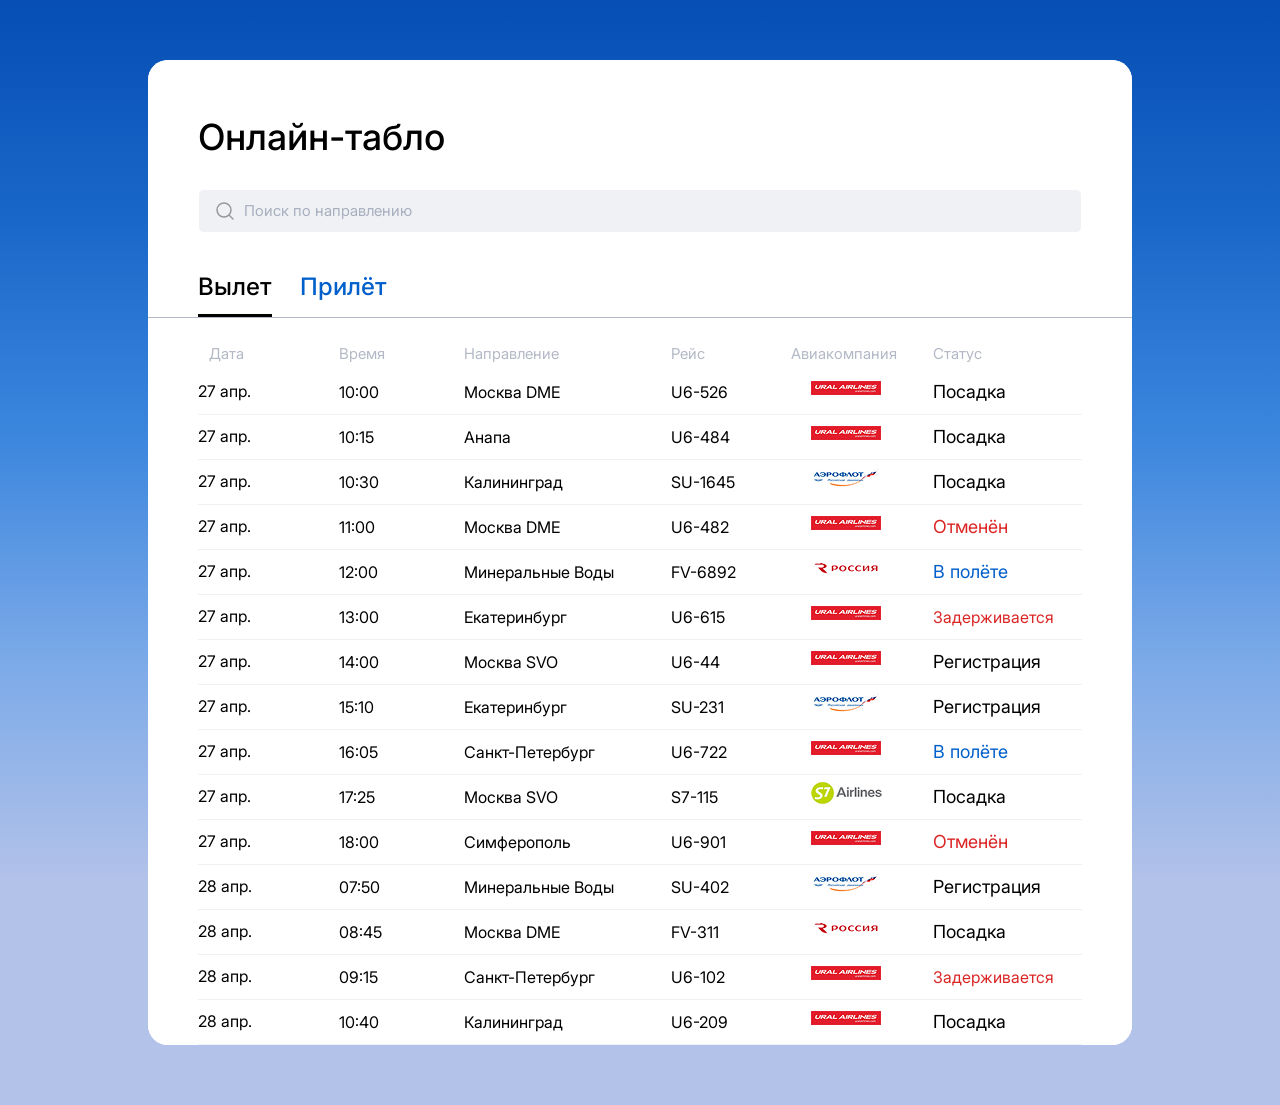
==== index.html @ 05bc4633 "Initial commit" ====
<!DOCTYPE html>
<html lang="ru">
<head>
    <meta charset="UTF-8">
    <meta name="viewport" content="width=device-width, initial-scale=1.0">
    <title>Онлайн-табло аэропорта</title>
    <link rel="stylesheet" href="css/style.css">
</head>
<body class="page">
    <main class="board board--user">
        <header class="board__header board__header--user">
            <div class="board__header-left">
                <h1 class="board__title">Онлайн-табло</h1>
            </div>
        </header>

        <section class="board__search board__search--user">
            <h2 class="board__search-title visually-hidden">Поиск</h2>
            <div class="search search--user">
                <svg class="search__icon" width="20" height="20" viewBox="0 0 20 20" fill="none" aria-hidden="true">
                    <circle cx="9" cy="9" r="7" stroke="#999" stroke-width="1.5"/>
                    <line x1="14" y1="14" x2="18" y2="18" stroke="#999" stroke-width="1.5" stroke-linecap="round"/>
                </svg>
                <label for="searchInput" class="search__label visually-hidden">Поиск по направлению</label>
                <input type="text" class="search__input" id="searchInput" placeholder="Поиск по направлению" aria-label="Поиск по направлению">
            </div>
        </section>

        <nav class="board__tabs board__tabs--user">
            <button class="board__tab board__tab--active" data-type="Вылет" id="tabDeparture">Вылет</button>
            <button class="board__tab" data-type="Прилёт" id="tabArrival">Прилёт</button>
        </nav>

        <section class="board__table-section board__table-section--user">
            <h2 class="board__table-title visually-hidden">Информация о полёте</h2>
            <table class="board__table" id="flightsTable">
                <thead class="board__thead">
                    <tr class="board__row board__row--user board__row--header">
                        <th class="board__cell board__cell--header board__cell--user-data">Дата</th>
                        <th class="board__cell board__cell--header board__cell--user-time">Время</th>
                        <th class="board__cell board__cell--header board__cell--user-direction">Направление</th>
                        <th class="board__cell board__cell--header board__cell--user-flight">Рейс</th>
                        <th class="board__cell board__cell--header board__cell--airline board__cell--airline-user">Авиакомпания</th>
                        <th class="board__cell board__cell--header board__cell--user-status">Статус</th>
                    </tr>
                </thead>
                <tbody class="board__tbody board__tbody--user" id="flightsBody">
                </tbody>
            </table>
        </section>
    </main>

    <script src="js/data.js"></script>
    <script src="js/main.js"></script>
</body>
</html>
---- css/style.css ----
@charset "UTF-8";
*,
*::before,
*::after {
  margin: 0;
  padding: 0;
  box-sizing: border-box;
}

body {
  font-family: "Inter", "Segoe UI", "Helvetica Neue", Arial, sans-serif;
  min-height: 100vh;
  background: linear-gradient(180deg, #064EB4 0%, #1967C9 20%, #3D87DE 40%, #7CAAE8 60%, #B3C2E9 80%, #B3C2E9 100%);
  display: flex;
  flex-direction: column;
  margin: 0;
  padding: 0;
  overflow-x: hidden;
}

.page {
  padding: 60px 0;
}
.page--admin {
  padding: 115px 0 83px;
}
@media (max-width: 1070px) {
  .page {
    padding: 60px 40px;
  }
}
@media (max-width: 800px) {
  .page {
    padding: 60px 20px;
  }
}
@media (max-width: 600px) {
  .page {
    padding: 24px 10px;
  }
}

main {
  flex-grow: 1;
}

a {
  text-decoration: none;
}

.visually-hidden {
  position: absolute;
  width: 1px;
  height: 1px;
  margin: -1px;
  padding: 0;
  overflow: hidden;
  white-space: nowrap;
  border: 0;
  clip: rect(0 0 0 0);
  clip-path: inset(100%);
}

/*! normalize.css v8.0.1 | MIT License | github.com/necolas/normalize.css */
/* Document
  ========================================================================== */
/**
 * 1. Correct the line height in all browsers.
 * 2. Prevent adjustments of font size after orientation changes in iOS.
 */
html {
  line-height: 1.15; /* 1 */
  -webkit-text-size-adjust: 100%; /* 2 */
}

/* Sections
  ========================================================================== */
/**
* Remove the margin in all browsers.
*/
body {
  margin: 0;
}

/**
* Render the `main` element consistently in IE.
*/
main {
  display: block;
}

/**
* Correct the font size and margin on `h1` elements within `section` and
* `article` contexts in Chrome, Firefox, and Safari.
*/
h1 {
  margin: 0.67em 0;
  font-size: 2em;
}

/* Grouping content
  ========================================================================== */
/**
* 1. Add the correct box sizing in Firefox.
* 2. Show the overflow in Edge and IE.
*/
hr {
  box-sizing: content-box; /* 1 */
  height: 0; /* 1 */
  overflow: visible; /* 2 */
}

/**
* 1. Correct the inheritance and scaling of font size in all browsers.
* 2. Correct the odd `em` font sizing in all browsers.
*/
pre {
  font-size: 1em; /* 2 */
  font-family: monospace, monospace; /* 1 */
}

/* Text-level semantics
  ========================================================================== */
/**
* Remove the gray background on active links in IE 10.
*/
a {
  background-color: transparent;
}

/**
* 1. Remove the bottom border in Chrome 57-
* 2. Add the correct text decoration in Chrome, Edge, IE, Opera, and Safari.
*/
abbr[title] {
  text-decoration: underline; /* 2 */
  -webkit-text-decoration: underline dotted;
          text-decoration: underline dotted; /* 2 */
  border-bottom: none; /* 1 */
}

/**
* Add the correct font weight in Chrome, Edge, and Safari.
*/
b,
strong {
  font-weight: bolder;
}

/**
* 1. Correct the inheritance and scaling of font size in all browsers.
* 2. Correct the odd `em` font sizing in all browsers.
*/
code,
kbd,
samp {
  font-size: 1em; /* 2 */
  font-family: monospace, monospace; /* 1 */
}

/**
* Add the correct font size in all browsers.
*/
small {
  font-size: 80%;
}

/**
* Prevent `sub` and `sup` elements from affecting the line height in
* all browsers.
*/
sub,
sup {
  position: relative;
  font-size: 75%;
  line-height: 0;
  vertical-align: baseline;
}

sub {
  bottom: -0.25em;
}

sup {
  top: -0.5em;
}

/* Embedded content
  ========================================================================== */
/**
* Remove the border on images inside links in IE 10.
*/
img {
  border-style: none;
}

/* Forms
  ========================================================================== */
/**
* 1. Change the font styles in all browsers.
* 2. Remove the margin in Firefox and Safari.
*/
button,
input,
optgroup,
select,
textarea {
  margin: 0; /* 2 */
  font-size: 100%; /* 1 */
  line-height: 1.15; /* 1 */
  font-family: inherit; /* 1 */
}

/**
* Show the overflow in IE.
* 1. Show the overflow in Edge.
*/
button,
input {
  /* 1 */
  overflow: visible;
}

/**
* Remove the inheritance of text transform in Edge, Firefox, and IE.
* 1. Remove the inheritance of text transform in Firefox.
*/
button,
select {
  /* 1 */
  text-transform: none;
}

/**
* Correct the inability to style clickable types in iOS and Safari.
*/
button,
[type=button],
[type=reset],
[type=submit] {
  -webkit-appearance: button;
}

/**
* Remove the inner border and padding in Firefox.
*/
button::-moz-focus-inner,
[type=button]::-moz-focus-inner,
[type=reset]::-moz-focus-inner,
[type=submit]::-moz-focus-inner {
  padding: 0;
  border-style: none;
}

/**
* Restore the focus styles unset by the previous rule.
*/
button:-moz-focusring,
[type=button]:-moz-focusring,
[type=reset]:-moz-focusring,
[type=submit]:-moz-focusring {
  outline: 1px dotted ButtonText;
}

/**
* Correct the padding in Firefox.
*/
fieldset {
  padding: 0.35em 0.75em 0.625em;
}

/**
* 1. Correct the text wrapping in Edge and IE.
* 2. Correct the color inheritance from `fieldset` elements in IE.
* 3. Remove the padding so developers are not caught out when they zero out
*    `fieldset` elements in all browsers.
*/
legend {
  display: table; /* 1 */
  box-sizing: border-box; /* 1 */
  max-width: 100%; /* 1 */
  padding: 0; /* 3 */
  color: inherit; /* 2 */
  white-space: normal; /* 1 */
}

/**
* Add the correct vertical alignment in Chrome, Firefox, and Opera.
*/
progress {
  vertical-align: baseline;
}

/**
* Remove the default vertical scrollbar in IE 10+.
*/
textarea {
  overflow: auto;
}

/**
* 1. Add the correct box sizing in IE 10.
* 2. Remove the padding in IE 10.
*/
[type=checkbox],
[type=radio] {
  box-sizing: border-box; /* 1 */
  padding: 0; /* 2 */
}

/**
* Correct the cursor style of increment and decrement buttons in Chrome.
*/
[type=number]::-webkit-inner-spin-button,
[type=number]::-webkit-outer-spin-button {
  height: auto;
}

/**
* 1. Correct the odd appearance in Chrome and Safari.
* 2. Correct the outline style in Safari.
*/
[type=search] {
  outline-offset: -2px; /* 2 */
  -webkit-appearance: textfield; /* 1 */
}

/**
* Remove the inner padding in Chrome and Safari on macOS.
*/
[type=search]::-webkit-search-decoration {
  -webkit-appearance: none;
}

/**
* 1. Correct the inability to style clickable types in iOS and Safari.
* 2. Change font properties to `inherit` in Safari.
*/
::-webkit-file-upload-button {
  font: inherit; /* 2 */
  -webkit-appearance: button; /* 1 */
}

/* Interactive
  ========================================================================== */
/*
* Add the correct display in Edge, IE 10+, and Firefox.
*/
details {
  display: block;
}

/*
* Add the correct display in all browsers.
*/
summary {
  display: list-item;
}

/* Misc
  ========================================================================== */
/**
* Add the correct display in IE 10+.
*/
template {
  display: none;
}

/**
* Add the correct display in IE 10.
*/
[hidden] {
  display: none;
}

@font-face {
  font-family: "Inter";
  src: url("/fonts/Inter24pt-Regular.woff2") format("woff2"), url("/fonts/Inter24pt-Regular.woff") format("woff");
  font-weight: 400;
  font-style: normal;
  font-display: swap;
}
@font-face {
  font-family: "Inter";
  src: url("/fonts/Inter18pt-Bold.woff2") format("woff2"), url("/fonts/Inter18pt-Bold.woff") format("woff");
  font-weight: 700;
  font-style: normal;
  font-display: swap;
}
@font-face {
  font-family: "Inter";
  src: url("/fonts/Inter18pt-Medium.woff2") format("woff2"), url("/fonts/Inter18pt-Medium.woff") format("woff");
  font-weight: 500;
  font-style: normal;
  font-display: swap;
}
.board {
  width: 100%;
  max-width: 984px;
  background: #EFF1F5;
  border-radius: 20px;
  overflow: hidden;
  margin: 0 auto;
}
.board--user {
  background-color: #ffffff;
}
@media (max-width: 768px) {
  .board--user {
    max-width: 768px;
  }
}
.board__header {
  display: flex;
  justify-content: space-between;
  align-items: center;
  padding: 57px 56px 29px 45px;
  background: #EFF1F5;
}
@media (max-width: 845px) {
  .board__header {
    padding: 59px 20px 19px 32px;
  }
}
@media (max-width: 680px) {
  .board__header {
    flex-direction: column;
    align-items: flex-start;
    gap: 10px;
  }
}
@media (max-width: 455px) {
  .board__header {
    padding: 26px 15px 32px 7px;
    gap: 27px;
  }
}
.board__header--user {
  padding: 57px 50px 32px 50px;
  background-color: #ffffff;
}
@media (max-width: 768px) {
  .board__header--user {
    padding: 59px 20px 22px 32px;
  }
}
@media (max-width: 600px) {
  .board__header--user {
    padding: 26px 10px 0;
  }
}
.board__header-left {
  display: flex;
  align-items: baseline;
  gap: 17px;
}
@media (max-width: 845px) {
  .board__header-left {
    gap: 10px;
  }
}
@media (max-width: 757px) {
  .board__header-left {
    gap: 5px;
  }
}
@media (max-width: 400px) {
  .board__header-left {
    flex-direction: column;
    gap: 3px;
  }
}
.board__header-right {
  display: flex;
  align-items: center;
}
@media (max-width: 600px) {
  .board__header-right {
    width: 100%;
  }
}
.board__title {
  font-weight: 500;
  font-size: 36px;
  line-height: 40px;
  margin: 0;
}
@media (max-width: 600px) {
  .board__title {
    font-size: 24px;
    line-height: 28px;
  }
}
@media (max-width: 1024px) {
  .board__title--admin {
    font-size: 32px;
    line-height: 36px;
  }
}
@media (max-width: 800px) {
  .board__title--admin {
    font-size: 30px;
  }
}
@media (max-width: 777px) {
  .board__title--admin {
    font-size: 32px;
    line-height: 34px;
  }
}
@media (max-width: 710px) {
  .board__title--admin {
    font-size: 28px;
    line-height: 32px;
  }
}
@media (max-width: 430px) {
  .board__title--admin {
    font-size: 24px;
    line-height: 28px;
    margin-left: 3px;
  }
}
.board__edit-btn {
  font-weight: 500;
  font-size: 24px;
  line-height: 30px;
  color: rgba(0, 21, 62, 0.3019607843);
  background: none;
  border: none;
  cursor: pointer;
  padding: 0;
}
@media (max-width: 1024px) {
  .board__edit-btn {
    font-size: 20px;
    line-height: 20px;
  }
}
@media (max-width: 980px) {
  .board__edit-btn {
    font-size: 18px;
  }
}
@media (max-width: 940px) {
  .board__edit-btn {
    font-size: 14px;
  }
}
@media (max-width: 376px) {
  .board__edit-btn {
    font-size: 12px;
    line-height: 16px;
    text-transform: lowercase;
  }
}
.board__save-btn {
  font-weight: 600;
  font-size: 16px;
  line-height: 20px;
  width: 242px;
  color: #ffffff;
  background: #005FCB;
  border: none;
  border-radius: 6px;
  padding: 12px 0 10px;
  cursor: pointer;
}
.board__save-btn:hover {
  background-color: #0B8C00;
}
@media (max-width: 746px) {
  .board__save-btn {
    font-size: 14px;
    width: 200px;
  }
}
@media (max-width: 600px) {
  .board__save-btn {
    width: 100%;
  }
}
@media (max-width: 376px) {
  .board__save-btn {
    height: 36px;
    font-size: 12px;
    line-height: 16px;
    padding: 10px 0;
  }
}

.board__search {
  padding: 0 55px 39px 45px;
}
@media (max-width: 768px) {
  .board__search {
    padding: 16px 20px 20px 32px;
  }
}
@media (max-width: 376px) {
  .board__search {
    padding: 0 10px 31px 10px;
  }
}
.board__search--user {
  padding: 0 50px 10px 50px;
  background-color: #ffffff;
}
@media (max-width: 768px) {
  .board__search--user {
    padding: 16px 20px 20px 32px;
  }
}
@media (max-width: 600px) {
  .board__search--user {
    padding: 19px 10px 8px 10px;
  }
}

.search {
  position: relative;
  width: 100%;
  max-width: 884px;
}
@media (max-width: 768px) {
  .search {
    height: 50px;
  }
}
@media (max-width: 600px) {
  .search {
    height: 40px;
  }
}
.search__icon {
  position: absolute;
  left: 17px;
  top: 50%;
  transform: translateY(-50%);
  pointer-events: none;
}
@media (max-width: 768px) {
  .search__icon {
    width: 24px;
    height: 24px;
  }
}
@media (max-width: 600px) {
  .search__icon {
    width: 16px;
    height: 16px;
  }
}
@media (max-width: 376px) {
  .search__icon {
    left: 13px;
  }
}
.search__input {
  width: 100%;
  padding: 10px 16px 10px 45px;
  border: 1px solid #ffffff;
  border-radius: 6px;
  background: #ffffff;
  font-weight: 400;
  font-size: 15px;
  line-height: 21.75px;
  outline: none;
}
@media (max-width: 768px) {
  .search__input {
    height: 100%;
    font-size: 21px;
    padding-left: 49px;
  }
}
@media (max-width: 600px) {
  .search__input {
    font-size: 14px;
    line-height: 21.75px;
  }
}
@media (max-width: 376px) {
  .search__input {
    padding-left: 37px;
  }
}
.search--user .search__input {
  background-color: #EFF1F5;
}
.search__input::-moz-placeholder {
  color: rgba(0, 21, 62, 0.3019607843);
}
.search__input::placeholder {
  color: rgba(0, 21, 62, 0.3019607843);
}

.board__add-section {
  padding: 0 55px 22px 45px;
  overflow: visible;
}
@media (max-width: 768px) {
  .board__add-section {
    padding: 16px 20px 41px 32px;
  }
}
@media (max-width: 376px) {
  .board__add-section {
    padding: 0 35px 29px 10px;
  }
}
.board__add-title {
  font-weight: 500;
  font-size: 24px;
  line-height: 28px;
  margin-bottom: 22px;
}
@media (max-width: 376px) {
  .board__add-title {
    font-size: 16px;
    line-height: 20px;
    margin-bottom: 19px;
  }
}

.add-form__wrapper {
  display: flex;
  gap: 11px 6px;
  flex-wrap: wrap;
  margin-bottom: 10px;
}
@media (max-width: 768px) {
  .add-form__wrapper {
    gap: 12px;
  }
}
@media (max-width: 376px) {
  .add-form__wrapper {
    margin-bottom: 20px;
  }
}
.add-form__group {
  position: relative;
  display: flex;
  flex-direction: column;
}
.add-form__group--flex-1 {
  width: 124px;
}
.add-form__group--flex-2 {
  width: 119px;
}
.add-form__group--flex-3 {
  width: 201px;
}
.add-form__group--flex-4 {
  width: 91px;
}
.add-form__group--flex-5 {
  width: 157px;
}
.add-form__group--flex-6 {
  width: 102px;
}
.add-form__group--flex-7 {
  width: 123px;
}
.add-form__input {
  height: 32px;
  padding: 7px 0 8px 12px;
  border: 1px solid #B3B9C6;
  border-radius: 6px;
  font-weight: 400;
  font-size: 12px;
  line-height: 21.75px;
  outline: none;
  -webkit-appearance: none;
  -moz-appearance: none;
  appearance: none;
}
.add-form__input::-moz-placeholder {
  color: rgba(0, 21, 62, 0.3019607843);
}
.add-form__input::placeholder {
  color: rgba(0, 21, 62, 0.3019607843);
}
.add-form__select {
  height: 32px;
  padding: 5px 0 5px 12px;
  font-size: 14px;
  border: 1px solid #B3B9C6;
  border-radius: 6px;
  color: rgba(0, 21, 62, 0.3019607843);
  font-weight: 400;
  font-size: 12px;
  line-height: 21.75px;
  cursor: pointer;
  -webkit-appearance: none;
  -moz-appearance: none;
  appearance: none;
  outline: none;
}
.add-form__select option {
  color: #000000;
}
.add-form__select option:checked {
  color: #0B8C00;
}
.add-form__select option[value=Прибыл] {
  color: #0B8C00;
}
.add-form__select option[value=Посадка] {
  color: #005FCB;
}
.add-form__select option[value="В полёте"] {
  color: #005FCB;
}
.add-form__select option[value=Отменён] {
  color: #DB2525;
}
.add-form__select option[value=Задерживается] {
  color: #DB2525;
}
.add-form__icon {
  position: absolute;
  right: 12px;
  top: 14px;
  pointer-events: none;
}
.add-form__btn {
  font-weight: 600;
  font-size: 16px;
  line-height: 20px;
  padding: 11px 0;
  color: #ffffff;
  background: #005FCB;
  border: none;
  border-radius: 6px;
  cursor: pointer;
  width: 123px;
}
.add-form__btn:hover {
  background-color: #0B8C00;
}
@media (max-width: 768px) {
  .add-form__btn {
    width: 157px;
  }
}
@media (max-width: 376px) {
  .add-form__btn {
    font-size: 12px;
    line-height: 16px;
  }
}
.add-form__group.has-error .form-error-message {
  opacity: 1;
  visibility: visible;
}
.add-form__group.has-error .add-form__input, .add-form__group.has-error .add-form__select {
  border-color: #DB2525;
}

.form-error-message {
  position: absolute;
  bottom: calc(100% + 1px);
  left: 0;
  color: #DB2525;
  font-size: 12px;
  font-weight: 500;
  white-space: nowrap;
  opacity: 0;
  visibility: hidden;
  transition: opacity 0.2s ease;
  z-index: 10;
  pointer-events: none;
}

.board__tabs {
  display: flex;
  gap: 28px;
  padding: 20px 55px 0 45px;
  border-bottom: 1px solid #B3B9C6;
  background-color: #ffffff;
}
@media (max-width: 768px) {
  .board__tabs {
    padding: 24px 20px 0 32px;
  }
}
@media (max-width: 376px) {
  .board__tabs {
    padding: 18px 10px 0 10px;
    gap: 8px;
  }
}
.board__tabs--user {
  padding: 20px 50px 0 50px;
}
@media (max-width: 768px) {
  .board__tabs--user {
    padding: 17px 20px 0 32px;
  }
}
@media (max-width: 600px) {
  .board__tabs--user {
    padding: 22px 10px 0 10px;
    gap: 8px;
  }
}

.board__tab {
  font-weight: 500;
  font-size: 24px;
  line-height: 28px;
  color: #005FCB;
  background: none;
  border: none;
  border-bottom: 3px solid transparent;
  padding: 10px 0 13px;
  cursor: pointer;
  transition: color 0.2s, border-color 0.2s;
}
.board__tab--active {
  color: #000000;
  border-bottom-color: #000000;
}
@media (max-width: 600px) {
  .board__tab {
    font-size: 14px;
    line-height: 18px;
    padding-bottom: 6px;
  }
}

.board__table-section {
  padding: 24px 50px 0 45px;
  background-color: #ffffff;
  height: 100%;
}
@media (max-width: 768px) {
  .board__table-section {
    padding: 24px 20px 0 32px;
  }
}
@media (max-width: 376px) {
  .board__table-section {
    padding: 0 12px 0 12px;
  }
}
.board__table-section--user {
  padding: 25px 50px 0 50px;
}
@media (max-width: 768px) {
  .board__table-section--user {
    padding: 24px 20px 0 32px;
  }
}
@media (max-width: 600px) {
  .board__table-section--user {
    padding: 0 12px 0 12px;
  }
}

.board__table {
  width: 100%;
  border-collapse: collapse;
  background: #ffffff;
  overflow: hidden;
}
.board__table--editing .board__cell--hidden {
  display: table-cell;
}
.board__table--editing .board__cell--header-status {
  padding-left: 10px;
  padding-right: 141px;
}
.board__table--editing .board__cell--airline {
  padding-right: 29px;
}
.board__table--editing .board__cell--hidden {
  padding: 0;
}
.board__table--editing .mobile-card {
  display: flex;
  flex-direction: column;
  gap: 9px;
}
.board__table--editing .mobile-card__status {
  text-align: left;
}

.board__row {
  border-bottom: 1px solid #EFF1F5;
}
.board__row--header:last-child {
  border: none;
}
@media (max-width: 680px) {
  .board__row--admin {
    display: none;
  }
}
@media (max-width: 600px) {
  .board__row--user {
    display: none;
  }
}

.board__cell {
  font-weight: 400;
  font-size: 16px;
  line-height: 26.1px;
  color: #000000;
  white-space: nowrap;
}
@media (max-width: 768px) {
  .board__cell {
    font-size: 17px;
  }
}
.board__cell--user {
  padding: 6px 0 8px 0;
}
@media (max-width: 768px) {
  .board__cell--user {
    padding: 9px 0 9px 0;
  }
}
.board__cell--header {
  text-align: left;
  white-space: nowrap;
  font-weight: 400;
  font-size: 15px;
  line-height: 21.75px;
  color: rgba(0, 21, 62, 0.3019607843);
}
.board__cell--header-date {
  width: 36px;
  padding: 0 70px 6px 0;
}
@media (max-width: 900px) {
  .board__cell--header-date {
    padding-right: 50px;
  }
}
@media (max-width: 768px) {
  .board__cell--header-date {
    padding: 1px 41px 3px 12px;
  }
}
@media (max-width: 750px) {
  .board__cell--header-date {
    padding-right: 15px;
  }
}
.board__cell--header-time {
  width: 47px;
  padding: 0 79px 6px 0;
}
@media (max-width: 900px) {
  .board__cell--header-time {
    padding-right: 30px;
  }
}
@media (max-width: 768px) {
  .board__cell--header-time {
    padding: 1px 31px 3px 0;
  }
}
@media (max-width: 750px) {
  .board__cell--header-time {
    padding-right: 10px;
  }
}
.board__cell--header-direction {
  width: 100px;
  padding: 0 100px 6px 0;
}
@media (max-width: 900px) {
  .board__cell--header-direction {
    padding-right: 70px;
  }
}
@media (max-width: 768px) {
  .board__cell--header-direction {
    padding: 1px 76px 3px 0;
  }
}
.board__cell--header-flight {
  width: 35px;
  padding: 0 76px 6px 0;
}
@media (max-width: 900px) {
  .board__cell--header-flight {
    padding-right: 50px;
  }
}
@media (max-width: 768px) {
  .board__cell--header-flight {
    padding: 1px 73px 3px 0;
  }
}
@media (max-width: 750px) {
  .board__cell--header-flight {
    padding-right: 50px;
  }
}
.board__cell--header-airline {
  width: 110px;
  padding: 0 40px 6px 0;
}
.board__cell--header-status {
  width: 49px;
  padding: 0 162px 6px 0;
}
@media (max-width: 768px) {
  .board__cell--header-status {
    padding: 1px 162px 3px 0;
  }
}
.board__cell--hidden {
  display: none;
}
.board__cell--user-data {
  width: 36px;
  padding: 0 95px 5px 11px;
}
@media (max-width: 900px) {
  .board__cell--user-data {
    padding-right: 59px;
  }
}
@media (max-width: 710px) {
  .board__cell--user-data {
    padding-right: 40px;
  }
}
.board__cell--user-time {
  width: 47px;
  padding: 0 79px 5px 0;
}
@media (max-width: 900px) {
  .board__cell--user-time {
    padding-right: 48px;
  }
}
@media (max-width: 710px) {
  .board__cell--user-time {
    padding-right: 20px;
  }
}
.board__cell--user-direction {
  width: 100px;
  padding: 0 112px 5px 0;
}
@media (max-width: 900px) {
  .board__cell--user-direction {
    padding-right: 93px;
  }
}
@media (max-width: 710px) {
  .board__cell--user-direction {
    padding-right: 60px;
  }
}
.board__cell--user-flight {
  width: 34px;
  padding: 0 86px 5px 0;
}
@media (max-width: 710px) {
  .board__cell--user-flight {
    padding-right: 60px;
  }
}
.board__cell--user-status {
  padding: 0 0 5px 0;
}
.board__cell--airline-user {
  width: 110px;
  padding: 0 36px 5px 0;
}
@media (max-width: 710px) {
  .board__cell--airline-user {
    padding-right: 20px;
  }
}
@media (max-width: 1024px) {
  .board__cell--airline {
    display: none;
  }
}
.board__cell--arrived {
  font-size: 18px;
  color: #0B8C00;
}
.board__cell--boarding {
  font-size: 18px;
  color: #000000;
}
.board__cell--flying {
  font-size: 18px;
  color: #005FCB;
}
.board__cell--cancelled {
  font-size: 18px;
  color: #DB2525;
}
.board__cell--delayed {
  font-style: 18px;
  color: #DB2525;
}
.board__cell--registration {
  font-size: 18px;
  color: #000000;
}
.board__cell--status {
  padding: 0;
}
.board__cell--mobile-card {
  padding: 0;
}

.board__empty {
  text-align: center;
  padding: 40px;
  font-size: 15px;
}

.board__logo-img {
  margin-left: 20px;
}

@media (max-width: 600px) {
  .board__tbody--user .board__row {
    display: flex;
    justify-content: space-between;
    padding: 14px 0 13px 0;
  }
}

.board__tbody .board__row {
  height: 45px;
}
@media (max-width: 600px) {
  .board__tbody .board__row {
    height: 86px;
  }
}

.table__cell-wrapper {
  display: flex;
  gap: 9px;
}
.table__date, .table__time, .table__flight {
  font-weight: 400;
  font-size: 10px;
  line-height: 13.9px;
}
.table__direction {
  font-weight: 500;
  font-size: 14px;
  line-height: 13.9px;
}
@media (max-width: 600px) {
  .table__cell--info {
    display: flex;
    flex-direction: column;
    gap: 8px;
  }
}
.table__cell--status {
  display: flex;
  flex-direction: column;
  gap: 8px;
  text-align: right;
}
.table__status-label {
  font-weight: 400;
  font-size: 10px;
  line-height: 13.9px;
  color: #B0B0B0;
}
.table__status-value {
  font-weight: 500;
  font-size: 16px;
  line-height: 13.9px;
}

.mobile-card {
  display: flex;
  justify-content: space-between;
  padding: 15px 0 12px 0;
}
.mobile-card__header {
  display: flex;
  gap: 9px;
}
.mobile-card__inner {
  display: flex;
  flex-direction: column;
  gap: 8px;
}
.mobile-card__date, .mobile-card__time, .mobile-card__flight {
  font-weight: 400;
  font-size: 10px;
  line-height: 13.9px;
}
.mobile-card__actions {
  display: flex;
  flex-direction: column;
  gap: 8px;
}
.mobile-card__status {
  font-weight: 400;
  font-size: 10px;
  line-height: 13.9px;
  color: #B0B0B0;
  text-align: right;
}
.mobile-card__direction {
  font-weight: 500;
  font-size: 14px;
  line-height: 13.9px;
}
.mobile-card__wrapper {
  display: flex;
  justify-content: space-between;
}

.mobile-status-badge {
  font-weight: 500;
  font-size: 16px;
  line-height: 13.9px;
}

.status-select {
  font-weight: 400;
  font-size: 16px;
  line-height: 26.1px;
  padding-left: 9px;
  border: 1px solid rgba(0, 21, 62, 0.3019607843);
  border-radius: 4px;
  background: transparent;
  cursor: pointer;
  -webkit-appearance: none;
  -moz-appearance: none;
  appearance: none;
  outline: none;
  width: 194px;
  height: 32px;
}
@media (max-width: 768px) {
  .status-select {
    width: 190px;
    font-size: 18px;
  }
}
.status-select__wrapper {
  position: relative;
}
.status-select__icon {
  position: absolute;
  left: 169px;
  top: 50%;
  transform: translateY(-50%);
  pointer-events: none;
}
@media (max-width: 768px) {
  .status-select__icon {
    left: 164px;
    transform: translateY(-25%);
  }
}

.status-select.board__cell--arrived {
  color: #0B8C00;
}

.status-select.board__cell--boarding {
  color: #000000;
}

.status-select.board__cell--flying {
  color: #005FCB;
}

.status-select.board__cell--cancelled {
  color: #DB2525;
}

.status-select.board__cell--delayed {
  color: #DB2525;
}

.status-select.board__cell--registration {
  color: #000000;
}

.delete-icon {
  display: inline-flex;
  align-items: center;
  justify-content: center;
  width: 22px;
  height: 29px;
  border: none;
  background: transparent;
  cursor: pointer;
  padding: 0;
}
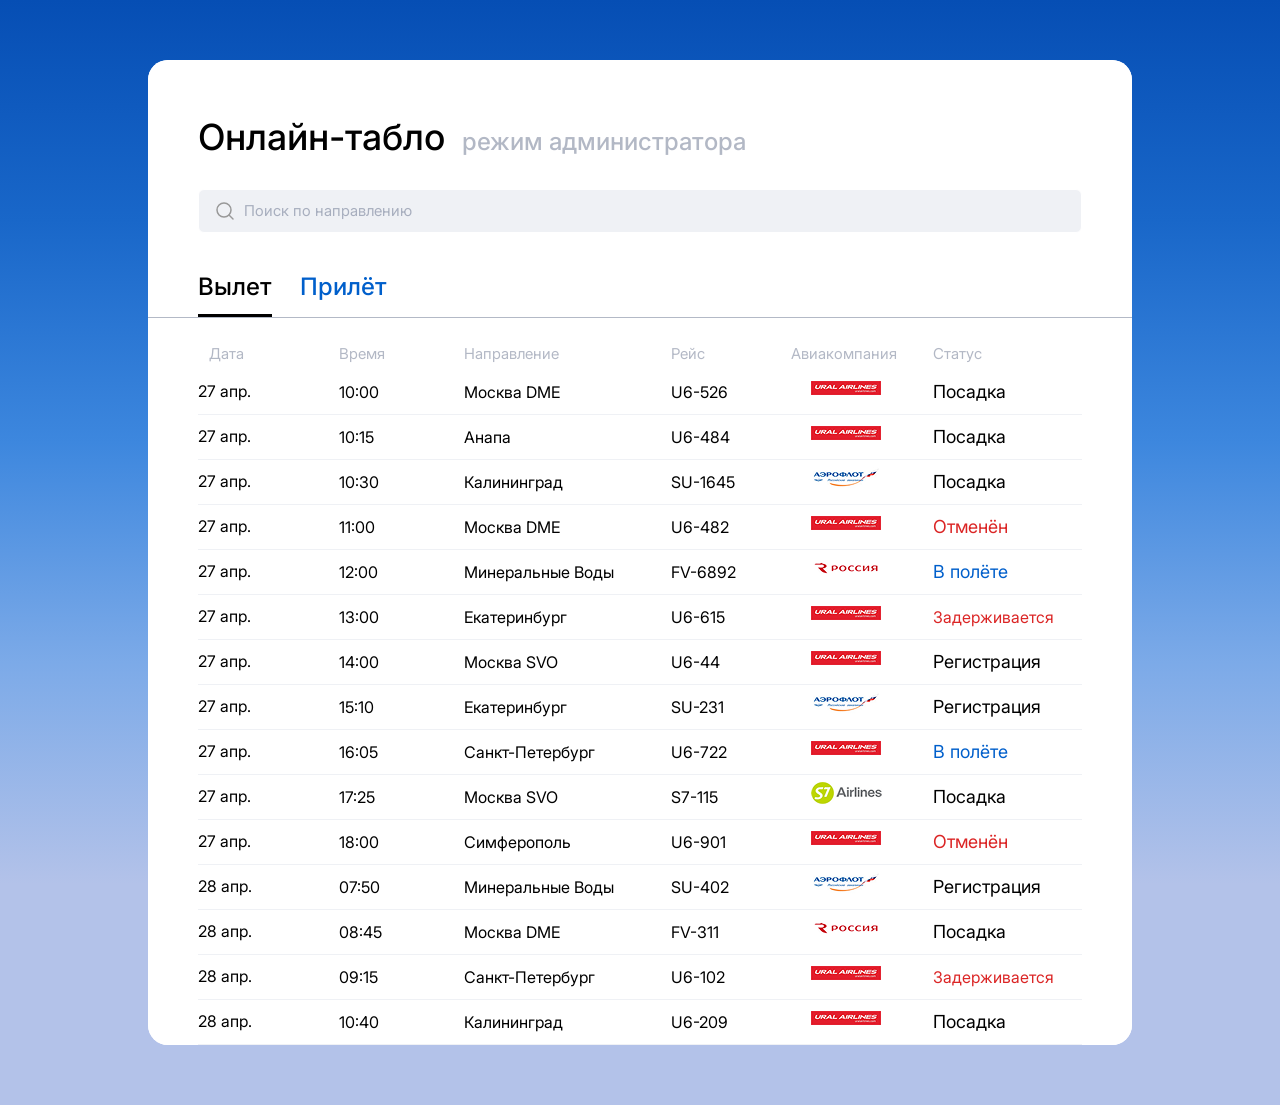
==== commit b1df6a78: "Add navigation links between user and admin modes" ====
--- a/index.html
+++ b/index.html
@@ -11,6 +11,8 @@
         <header class="board__header board__header--user">
             <div class="board__header-left">
                 <h1 class="board__title">Онлайн-табло</h1>
+                <a class="board__edit-btn" href="admin.html">режим администратора</a>
+
             </div>
         </header>
 
